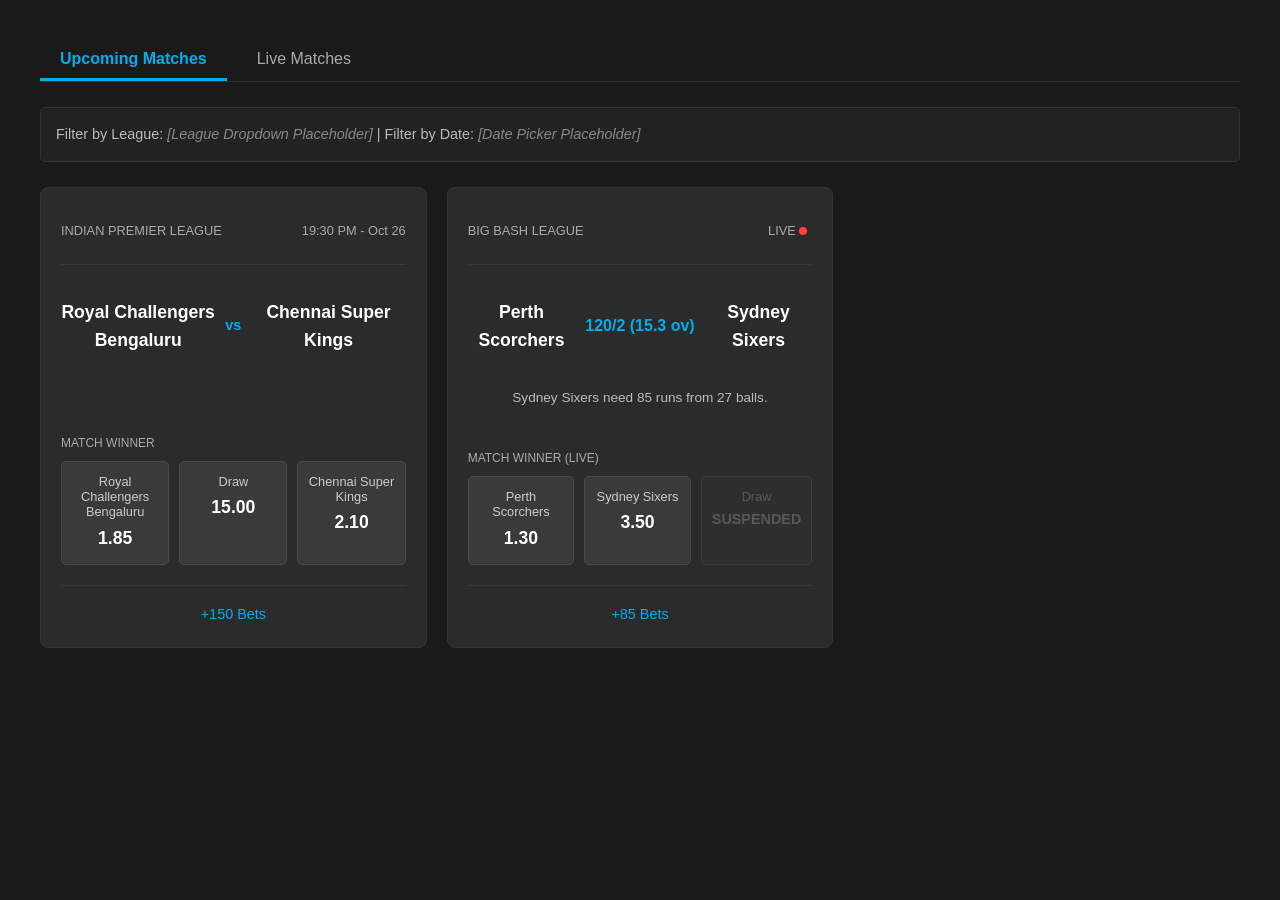
==== match_listing.html @ c0d52823 "feat: Develop high-fidelity UI for match listing This commit introduces the HTML and CSS for a high-" ====
<!DOCTYPE html>
<html lang="en">
<head>
    <meta charset="UTF-8">
    <meta name="viewport" content="width=device-width, initial-scale=1.0">
    <title>Cricket Matches - CricketBet Pro</title>
    <link rel="stylesheet" href="match_listing.css">
</head>
<body>

    <div class="match-listing-container">
        <!-- Tabs Section -->
        <div class="tabs-section">
            <button class="tab-button active" id="tab-upcoming">Upcoming Matches</button>
            <button class="tab-button" id="tab-live">Live Matches</button>
        </div>

        <!-- Filter Bar Area (Conceptual) -->
        <div class="filter-bar-area">
            <p>Filter by League: <span class="filter-placeholder">[League Dropdown Placeholder]</span> | Filter by Date: <span class="filter-placeholder">[Date Picker Placeholder]</span></p>
        </div>

        <!-- Match Cards Grid -->
        <div class="match-cards-grid">

            <!-- Sample Match Card 1: Upcoming Match -->
            <div class="match-card upcoming-match">
                <div class="card-top-section">
                    <p class="league-name">Indian Premier League</p>
                    <p class="match-time">19:30 PM - Oct 26</p>
                </div>
                <div class="card-middle-section">
                    <!-- Team A Logo -->
                    <h3 class="team-name">Royal Challengers Bengaluru</h3>
                    <p class="match-center-text">vs</p>
                    <h3 class="team-name">Chennai Super Kings</h3>
                    <!-- Team B Logo -->
                </div>
                <div class="card-bottom-section">
                    <p class="odds-market-label">MATCH WINNER</p>
                    <div class="odds-boxes-container">
                        <div class="odd-box">
                            <span class="outcome-name">Royal Challengers Bengaluru</span>
                            <span class="odd-value">1.85</span>
                        </div>
                        <div class="odd-box">
                            <span class="outcome-name">Draw</span>
                            <span class="odd-value">15.00</span>
                        </div>
                        <div class="odd-box">
                            <span class="outcome-name">Chennai Super Kings</span>
                            <span class="odd-value">2.10</span>
                        </div>
                    </div>
                </div>
                <div class="card-footer-section">
                    <a href="#" class="more-markets-link">+150 Bets</a>
                </div>
            </div>

            <!-- Sample Match Card 2: Live Match -->
            <div class="match-card live-match">
                <div class="card-top-section">
                    <p class="league-name">Big Bash League</p>
                    <p class="match-status">LIVE <span class="live-indicator"></span></p> 
                </div>
                <div class="card-middle-section">
                    <!-- Team A Logo -->
                    <h3 class="team-name">Perth Scorchers</h3>
                    <p class="match-center-text live-score">120/2 (15.3 ov)</p>
                    <h3 class="team-name">Sydney Sixers</h3>
                    <!-- Team B Logo -->
                    <p class="live-match-info">Sydney Sixers need 85 runs from 27 balls.</p>
                </div>
                <div class="card-bottom-section">
                    <p class="odds-market-label">MATCH WINNER (LIVE)</p>
                    <div class="odds-boxes-container">
                        <div class="odd-box">
                            <span class="outcome-name">Perth Scorchers</span>
                            <span class="odd-value">1.30</span>
                        </div>
                        <div class="odd-box">
                            <span class="outcome-name">Sydney Sixers</span>
                            <span class="odd-value">3.50</span>
                        </div>
                         <div class="odd-box disabled"> <!-- Example of a disabled/suspended odd -->
                            <span class="outcome-name">Draw</span>
                            <span class="odd-value">SUSPENDED</span>
                        </div>
                    </div>
                </div>
                <div class="card-footer-section">
                    <a href="#" class="more-markets-link">+85 Bets</a>
                </div>
            </div>
            
            <!-- More match cards would go here -->

        </div> <!-- .match-cards-grid -->

    </div> <!-- .match-listing-container -->

</body>
</html>
---- match_listing.css ----
/* 1. Body/Page Defaults */
body {
    font-family: 'Roboto', 'Inter', Arial, sans-serif;
    background-color: #1A1A1A; /* Very dark gray */
    color: #E0E0E0; /* Light gray/off-white for general text */
    margin: 0;
    padding: 0;
    line-height: 1.6;
}

/* 2. Main Container */
.match-listing-container {
    max-width: 1200px;
    margin: 20px auto; /* Centering and some top/bottom margin */
    padding: 20px;
}

/* 3. Tabs Section */
.tabs-section {
    display: flex;
    margin-bottom: 25px;
    border-bottom: 1px solid #333; /* Subtle separator */
}

.tab-button {
    padding: 10px 20px;
    border: none; /* Remove default border */
    background-color: transparent;
    color: #AAA; /* Muted color for inactive tabs */
    cursor: pointer;
    font-size: 1em;
    transition: color 0.3s ease, border-bottom-color 0.3s ease;
    border-bottom: 3px solid transparent; /* For active state indicator */
    margin-right: 10px; /* Space between tabs */
}

.tab-button:hover {
    color: #E0E0E0;
}

.tab-button.active { /* Style for the active tab (using class from HTML) */
    color: #00AEEF; /* Accent color for active tab text */
    border-bottom-color: #00AEEF; /* Accent color for border */
    font-weight: bold;
}

/* 4. Filter Bar Area */
.filter-bar-area {
    padding: 15px;
    margin-bottom: 25px;
    background-color: #222; /* Slightly different dark shade */
    border-radius: 5px;
    border: 1px solid #333;
}

.filter-bar-area p {
    margin: 0;
    color: #BBB;
    font-size: 0.9em;
}

.filter-bar-area .filter-placeholder {
    color: #888;
    font-style: italic;
}

/* 5. Match Cards Grid */
.match-cards-grid {
    display: grid;
    grid-template-columns: repeat(auto-fill, minmax(320px, 1fr)); /* Responsive columns */
    gap: 20px; /* Spacing between cards */
}

/* 6. Match Card */
.match-card {
    background-color: #2B2B2B; /* Slightly lighter dark gray */
    border: 1px solid #333;
    border-radius: 8px;
    padding: 20px;
    transition: transform 0.2s ease-in-out, box-shadow 0.2s ease-in-out;
    display: flex;
    flex-direction: column; /* Ensure footer is at the bottom */
}

.match-card:hover {
    transform: translateY(-5px);
    box-shadow: 0 10px 20px rgba(0, 0, 0, 0.2); /* More pronounced shadow on hover */
}

/* 7. Card Content Styling */

/* Top Section */
.card-top-section {
    display: flex;
    justify-content: space-between;
    align-items: center;
    margin-bottom: 15px; /* Increased margin */
    border-bottom: 1px solid #383838; /* Separator line */
    padding-bottom: 10px;
}

.league-name {
    font-size: 0.8em;
    color: #AAA;
    text-transform: uppercase;
}

.match-time, .match-status {
    font-size: 0.8em;
    color: #AAA;
}

.match-status .live-indicator {
    display: inline-block;
    width: 8px;
    height: 8px;
    background-color: #FF4136; /* Red for live */
    border-radius: 50%;
    margin-right: 5px;
    vertical-align: middle;
}

/* Middle Section */
.card-middle-section {
    /* display: flex; - Using grid for more control here */
    display: grid;
    grid-template-columns: 1fr auto 1fr; /* Team A | vs/score | Team B */
    align-items: center;
    text-align: center;
    margin-bottom: 15px;
    gap: 10px;
}

.team-name {
    font-size: 1.1em; /* Slightly larger */
    color: #FFF; /* Brighter color */
    font-weight: 600;
}

.match-center-text {
    font-size: 0.9em;
    color: #00AEEF; /* Accent color for "vs" or scores */
    font-weight: bold;
}

.live-score {
    font-size: 1em;
    font-weight: bold;
}

.live-match-info {
    grid-column: 1 / -1; /* Span across all columns */
    font-size: 0.85em;
    color: #BBB;
    margin-top: 5px;
    text-align: center;
}


/* Bottom Section - Odds */
.card-bottom-section {
    margin-top: auto; /* Pushes this section to the bottom if card is flex-column */
}

.odds-market-label {
    font-size: 0.75em;
    text-transform: uppercase;
    color: #AAA;
    margin-bottom: 8px;
    font-weight: 500;
}

.odds-boxes-container {
    display: flex;
    justify-content: space-between;
    gap: 10px; /* Increased gap */
}

.odd-box {
    background-color: #3A3A3A;
    padding: 12px 10px; /* Adjusted padding */
    border-radius: 5px;
    text-align: center;
    flex-grow: 1;
    flex-basis: 0; /* Ensures flex-grow works as expected */
    cursor: pointer;
    transition: background-color 0.2s ease, transform 0.1s ease;
    border: 1px solid #4A4A4A; /* Subtle border for definition */
}

.odd-box:hover {
    background-color: #00AEEF; /* Accent color on hover */
    color: #1A1A1A; /* Dark text on hover for contrast */
    transform: scale(1.03);
}

.odd-box:hover .outcome-name,
.odd-box:hover .odd-value {
    color: #1A1A1A; /* Ensure text color changes on hover */
}

.outcome-name {
    display: block; /* Ensure it takes its own line */
    font-size: 0.8em;
    color: #CCC; /* Slightly lighter than general text for emphasis */
    margin-bottom: 4px;
    line-height: 1.2;
}

.odd-value {
    display: block; /* Ensure it takes its own line */
    font-size: 1.1em;
    font-weight: bold;
    color: #FFF; /* White for high visibility */
}

.odd-box.disabled {
    background-color: #303030;
    cursor: not-allowed;
    opacity: 0.6;
}

.odd-box.disabled:hover {
    background-color: #303030; /* No hover effect for disabled */
    color: #AAA;
    transform: none;
}
.odd-box.disabled .outcome-name,
.odd-box.disabled .odd-value {
    color: #777;
}
.odd-box.disabled .odd-value {
    font-size: 0.9em; /* Smaller for "SUSPENDED" */
}


/* Card Footer */
.card-footer-section {
    margin-top: 20px; /* Increased margin */
    text-align: center;
    padding-top: 15px;
    border-top: 1px solid #383838; /* Separator line */
}

.more-markets-link {
    color: #00AEEF; /* Accent color */
    text-decoration: none;
    font-size: 0.9em;
    font-weight: 500;
    transition: color 0.2s ease;
}

.more-markets-link:hover {
    color: #FFF;
    text-decoration: underline;
}

/* Placeholder for team logos if they were images */
/*
.team-logo {
    width: 40px;
    height: 40px;
    background-color: #444; // Placeholder
    border-radius: 50%;
    display: inline-block; // Or use flex within .card-middle-section
}
*/
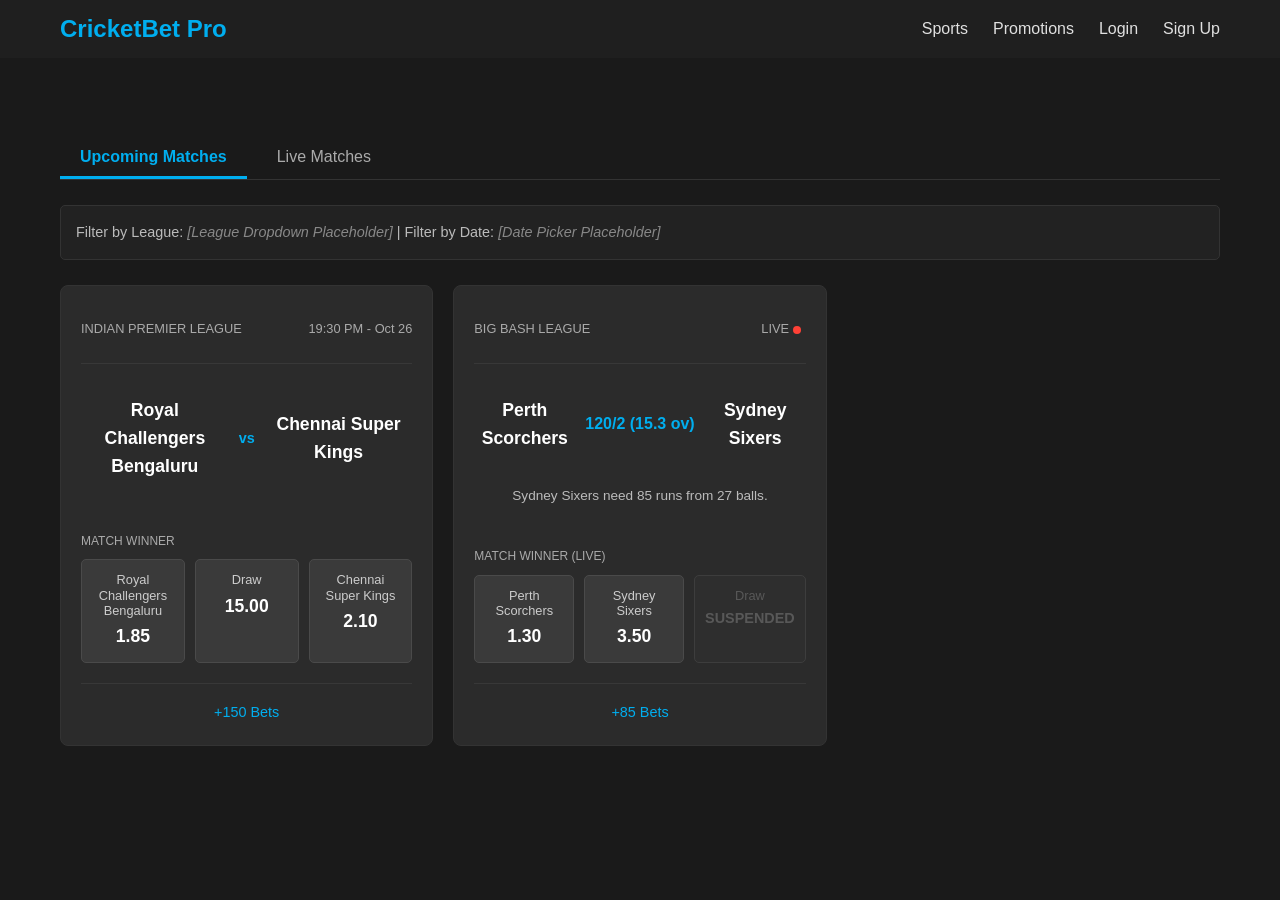
==== commit b86cee8f: "feat: Implement responsive navigation and sidebar Phase 1 of multi-phase update.  This commit introd" ====
--- a/match_listing.html
+++ b/match_listing.html
@@ -7,6 +7,24 @@
     <link rel="stylesheet" href="match_listing.css">
 </head>
 <body>
+    <header>
+        <nav class="main-nav">
+            <a href="index.html" class="logo">CricketBet Pro</a>
+            <ul class="nav-links">
+                <li><a href="match_listing.html">Sports</a></li>
+                <li><a href="#">Promotions</a></li>
+                <li><a href="#">Login</a></li>
+                <li><a href="#">Sign Up</a></li>
+            </ul>
+            <button class="hamburger-menu" aria-label="Open navigation menu" aria-expanded="false">
+                <span class="hamburger-icon-bar"></span>
+                <span class="hamburger-icon-bar"></span>
+                <span class="hamburger-icon-bar"></span>
+            </button>
+        </nav>
+    </header>
+
+    <!-- No sidebar for match_listing.html as per current design, just the main content -->
 
     <div class="match-listing-container">
         <!-- Tabs Section -->
--- a/match_listing.css
+++ b/match_listing.css
@@ -1,3 +1,7 @@
+* {
+    box-sizing: border-box;
+}
+
 /* 1. Body/Page Defaults */
 body {
     font-family: 'Roboto', 'Inter', Arial, sans-serif;
@@ -8,11 +12,65 @@
     line-height: 1.6;
 }
 
-/* 2. Main Container */
+/* --- Styles for Header (from style.css, adapted for match_listing.html) --- */
+/* This assumes match_listing.html now has a <header><nav class="main-nav">...</nav></header> structure */
+header {
+    background-color: #1F1F1F;
+    padding: 0;
+    margin-bottom: 0;
+    position: sticky;
+    top: 0;
+    left: 0;
+    right: 0;
+    z-index: 1000;
+}
+
+.main-nav {
+    display: flex;
+    justify-content: space-between;
+    align-items: center;
+    padding: 10px 20px;
+    max-width: 1200px;
+    margin: auto;
+    position: relative; /* For mobile menu positioning */
+}
+
+.main-nav .logo {
+    color: #00AEEF;
+    font-size: 1.5em;
+    font-weight: bold;
+    text-decoration: none;
+}
+
+.main-nav .nav-links { /* Desktop nav links */
+    list-style: none;
+    display: flex;
+    margin: 0;
+    padding: 0;
+}
+
+.main-nav .nav-links li {
+    margin-left: 25px;
+}
+
+.main-nav .nav-links a {
+    color: #E0E0E0;
+    text-decoration: none;
+    font-size: 1em;
+    transition: color 0.3s ease;
+}
+
+.main-nav .nav-links a:hover {
+    color: #00AEEF;
+}
+
+
+/* 2. Main Container for match_listing.html */
 .match-listing-container {
     max-width: 1200px;
-    margin: 20px auto; /* Centering and some top/bottom margin */
+    margin: 0 auto; /* Removed top margin, padding-top will handle header space */
     padding: 20px;
+    padding-top: 80px; /* Space for sticky header, adjust if header height differs */
 }
 
 /* 3. Tabs Section */
@@ -255,13 +313,89 @@
     text-decoration: underline;
 }
 
-/* Placeholder for team logos if they were images */
-/*
-.team-logo {
-    width: 40px;
-    height: 40px;
-    background-color: #444; // Placeholder
-    border-radius: 50%;
-    display: inline-block; // Or use flex within .card-middle-section
-}
-*/
+/* --- Universal Responsive Styles (from style.css, relevant parts) --- */
+.hamburger-menu {
+    display: none; /* Hidden on desktop */
+    background: transparent;
+    border: none;
+    cursor: pointer;
+    padding: 10px;
+    z-index: 1001;
+}
+
+.hamburger-icon-bar {
+    display: block;
+    width: 22px;
+    height: 3px;
+    background-color: #E0E0E0;
+    margin: 4px 0;
+    border-radius: 1px;
+    transition: transform 0.3s ease, opacity 0.3s ease;
+}
+
+/* --- Media Queries for match_listing.css --- */
+@media (max-width: 768px) {
+    /* Header and Navigation for match_listing.html */
+    .main-nav .nav-links { /* This is the UL element, styled as the mobile menu */
+        display: flex; /* Show it, styled as mobile menu */
+        flex-direction: column;
+        position: absolute;
+        top: 100%; /* Position below the .main-nav container */
+        left: 0;
+        right: 0;
+        background-color: #1F1F1F; /* Dark background */
+        padding: 0;
+        margin: 0;
+        z-index: 1000;
+        border-top: 1px solid #333;
+        /* Assuming JS would toggle visibility. For CSS-only demo of appearance, this is styled as if visible. */
+    }
+
+    .main-nav .nav-links li {
+        margin-left: 0;
+        width: 100%;
+    }
+
+    .main-nav .nav-links a {
+        display: block;
+        padding: 12px 20px;
+        color: #E0E0E0;
+        text-decoration: none;
+        border-bottom: 1px solid #333;
+    }
+    .main-nav .nav-links a:hover {
+        background-color: #00AEEF;
+        color: #1A1A1A;
+    }
+
+    .main-nav .hamburger-menu {
+        display: block; /* Show hamburger on mobile */
+    }
+    
+    /* Main Content Adjustment for match_listing.html */
+    .match-listing-container {
+        padding-top: 70px; /* Adjust for sticky header if its height changes on mobile */
+        margin: 0 auto; /* Ensure it's still centered if there's any horizontal padding */
+    }
+
+    /* Similar to style.css, this would be the default state for mobile if JS is used for toggling */
+    header .main-nav .nav-links {
+      display: none; /* Default state on mobile: hidden */
+      /* Keep other mobile styles for when it's shown */
+      flex-direction: column;
+      position: absolute;
+      top: 100%; 
+      left: 0;
+      right: 0;
+      background-color: #1F1F1F;
+      padding: 0; 
+      margin: 0;
+      z-index: 1000; 
+      border-top: 1px solid #333;
+    }
+    /* Conceptual class for JS toggle (not used in this CSS-only styling of open menu)
+    .main-nav .nav-links.mobile-menu-active {
+        display: flex;
+    }
+    */
+}
